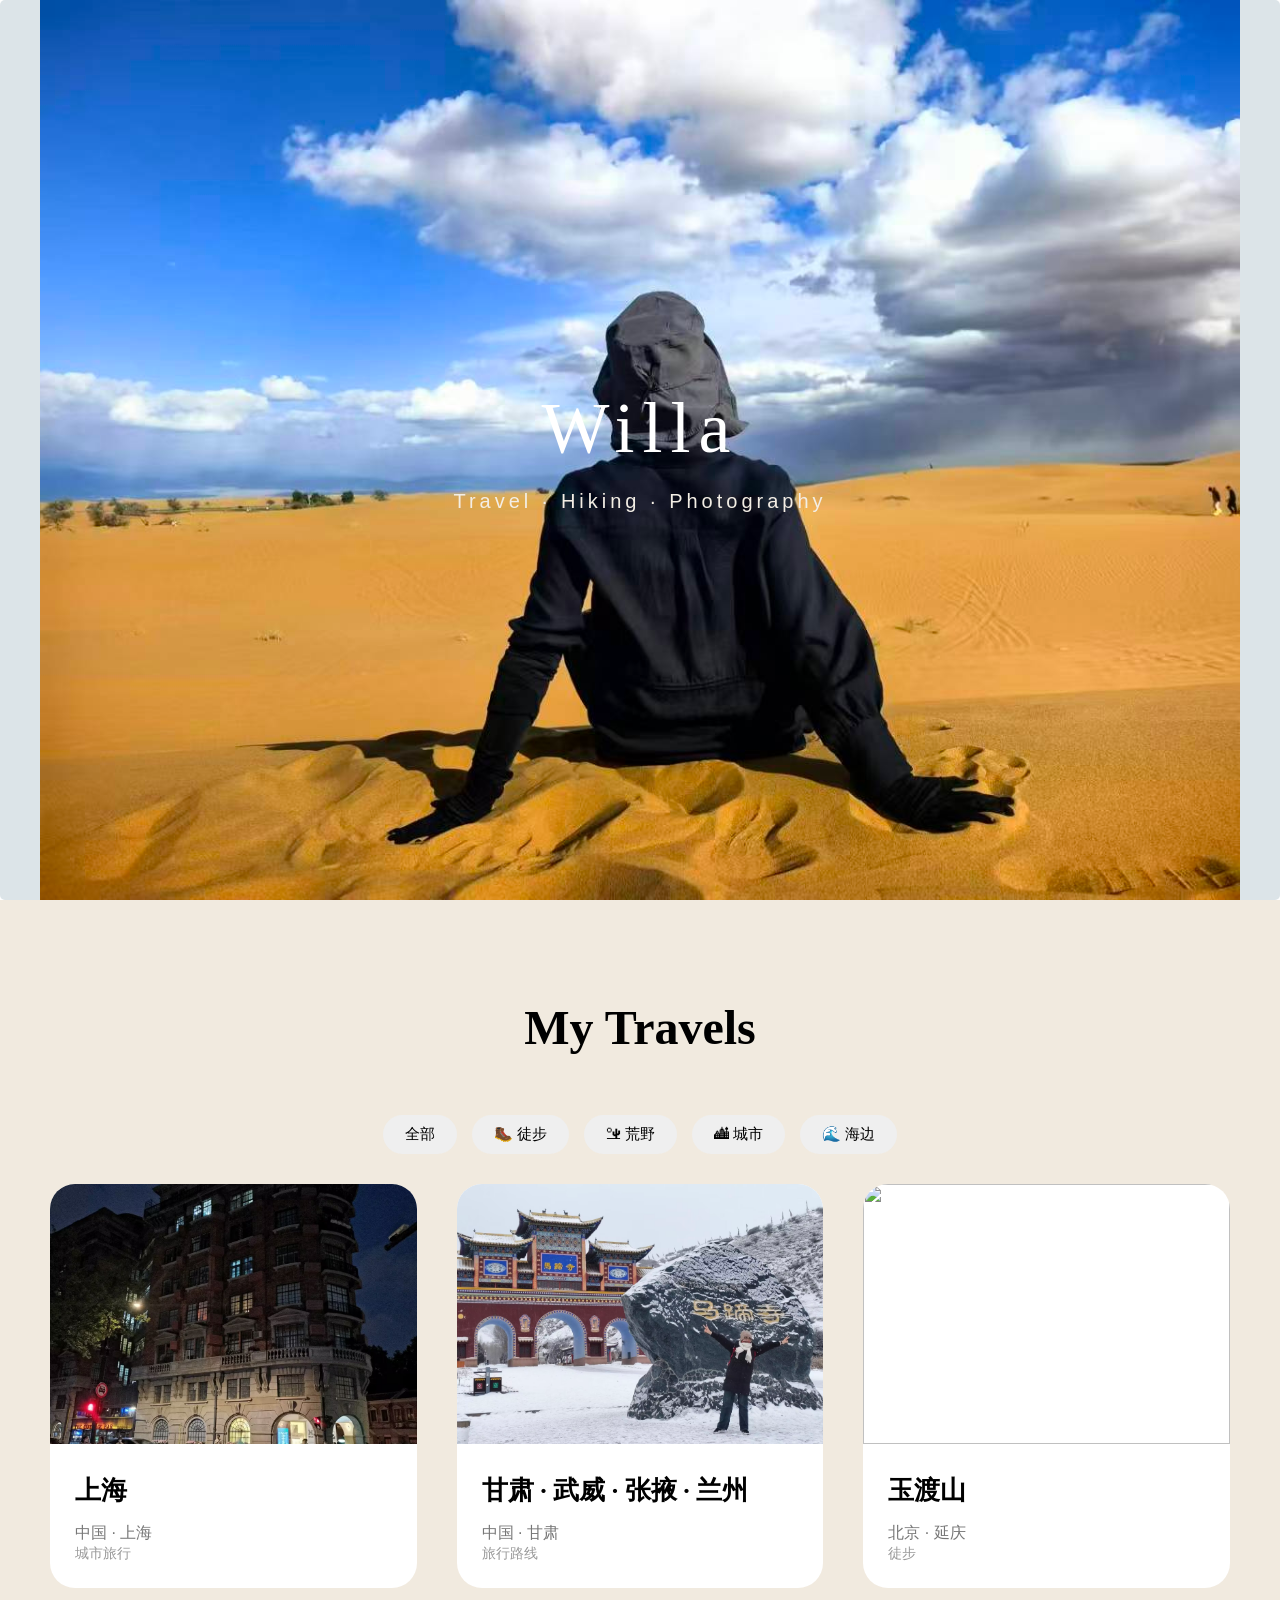
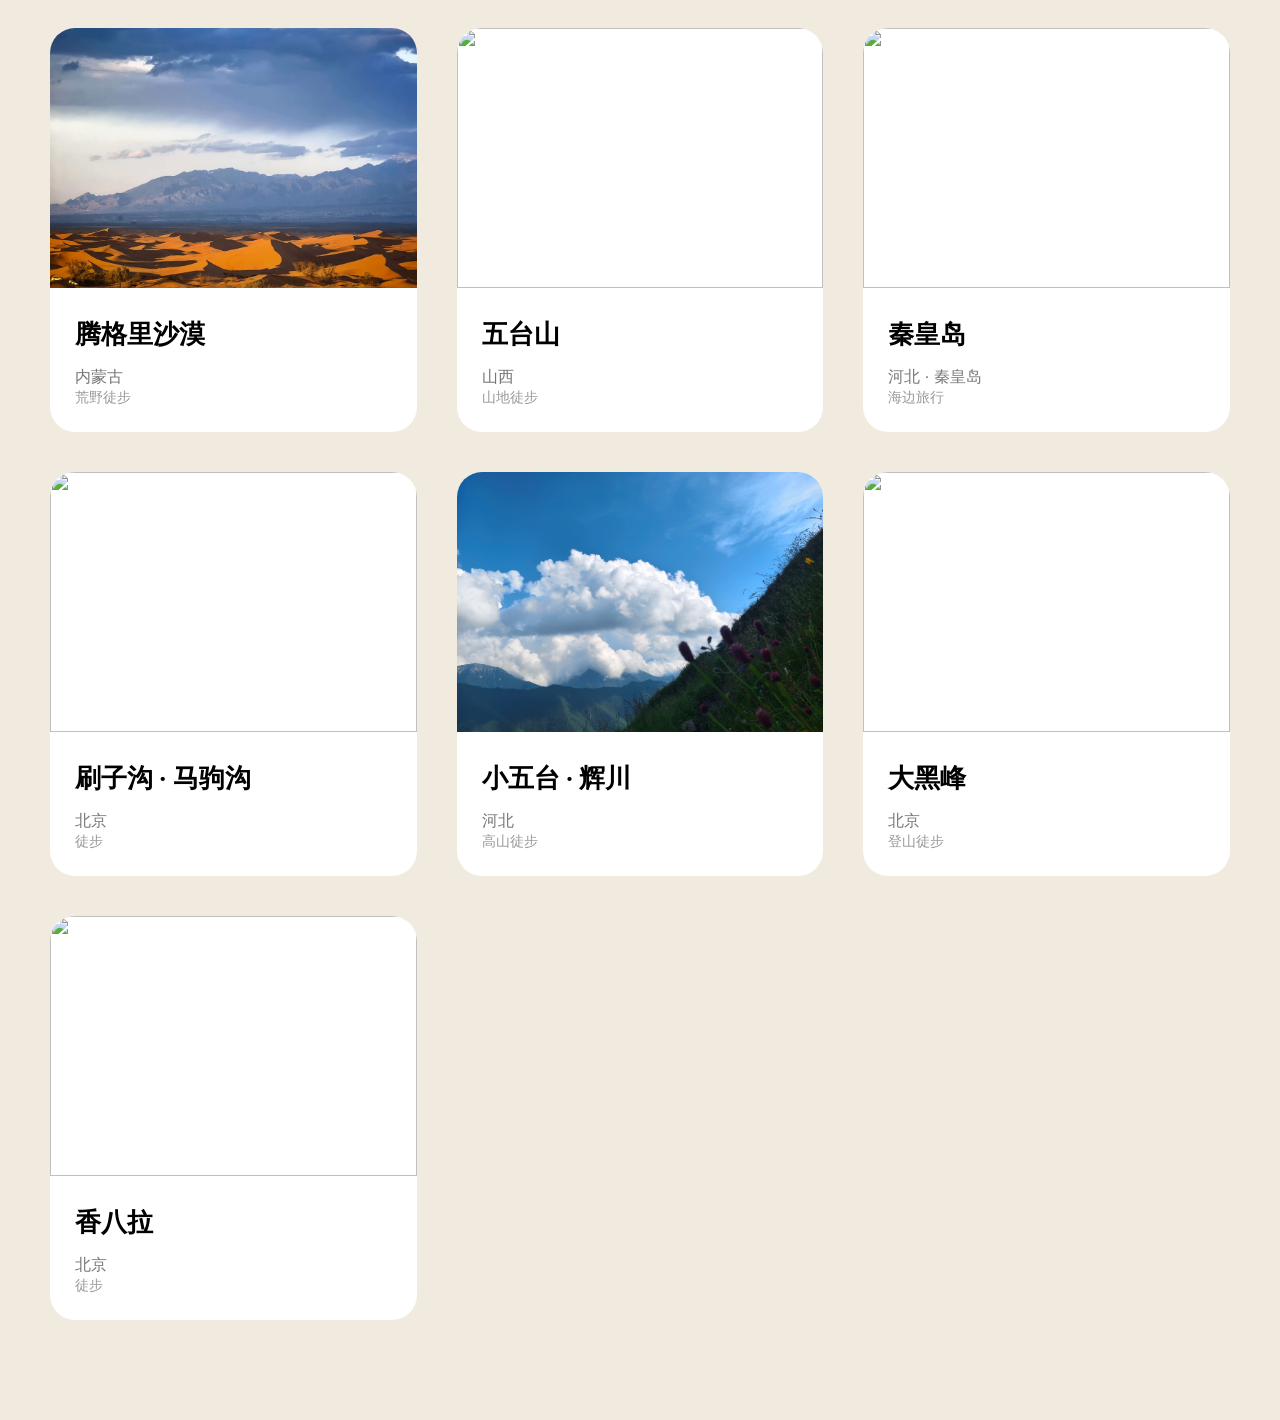
==== index.html @ 8bff8f93 "first version of travel journal" ====
<!DOCTYPE html>
<html lang="zh-CN">
<head>
    
    <meta charset="UTF-8">
    <meta name="viewport" content="width=device-width, initial-scale=1.0">
    <title>Willa Travel</title>
    <link rel="stylesheet" href="style.css">
</head>
<body>

    <section class="hero">

        <div class="hero-content">

            <h1 class="title">Willa</h1>

            <p class="subtitle">Travel · Hiking · Photography</p>

        </div>

    </section>
    <section class="travels">

    <h2>My Travels</h2>
    <div class="filters">

<button data-type="全部">
全部
</button>


<button data-type="徒步">
🥾 徒步
</button>


<button data-type="荒野徒步">
🏜 荒野
</button>


<button data-type="城市旅行">
🏙 城市
</button>


<button data-type="海边旅行">
🌊 海边
</button>


</div>

    <div id="travel-list" class="cards">

    </div>

</section>


<script src="script.js"></script>

</body>
</html>
---- style.css ----
/* 去掉浏览器默认边距 */
* {
    margin: 0;
    padding: 0;
    box-sizing: border-box;
}

/* 整个网页 */
body {
    font-family: Arial, sans-serif;
}

/* 首页 */
.hero {
    height: 100vh;
    background-image: url("images/cover.jpg");
    background-size: contain;
    background-position: center;
    display: flex;
    justify-content: center;
    align-items: center;
    background-repeat: no-repeat;
    background-color:#dce4e8;
    border-radius:5px;
}

/* 中间内容 */
.hero-content {
    text-align: center;
}

.hero-content h1 {

    font-size:72px;

    font-weight:300;

    letter-spacing:8px;

    color:#ffffff;

    font-family:"Georgia", serif;

}

.hero-content p {

    margin-top:20px;

    font-size:20px;

    letter-spacing:4px;

    color:#f3eee5;

    font-family:"Arial", sans-serif;

}
.title{

    animation:fadeIn 2s ease;

}


.subtitle{

    animation:fadeIn 3s ease;

}



@keyframes fadeIn{


    from{

        opacity:0;

        transform:translateY(30px);

    }


    to{

        opacity:1;

        transform:translateY(0);

    }


}
.travels{

    padding:100px 50px;

    background:#f1eadf;

    text-align:center;

}



.travels h2{

    font-size:48px;

    font-family:Georgia,serif;

    margin-bottom:60px;

}



.cards{


    display:grid;

    grid-template-columns:
    repeat(auto-fit,minmax(280px,1fr));


    gap:40px;

}



.card{

    background:white;

    border-radius:25px;

    overflow:hidden;

    transition:0.4s;

    text-align:left;

}



.card:hover{

    transform:translateY(-12px);

}



.card img{

    width:100%;

    height:260px;

    object-fit:cover;

}



.card-content{

    padding:25px;

}



.card h3{

    font-size:26px;

    font-family:Georgia,serif;

    margin-bottom:15px;

}



.card p{

    color:#777;

}



.card span{

    font-size:14px;

    color:#999;

}



.description{

    margin-top:15px;

    line-height:1.6;

    color:#555;

}
.travel-link{

    text-decoration:none;

    color:inherit;

}
.card a{

    text-decoration:none;

}
.card h3,
.card p,
.card span{

    text-decoration:none;

}
#cover{

    width:55%;

    max-width:800px;

    height:450px;

    object-fit:cover;

    border-radius:30px;

    margin:40px auto;

    display:block;

}
.cover-img{

    cursor:pointer;

    transition:0.3s;

}


.cover-img:hover{

    transform:scale(1.02);

}
.detail h1{

    font-family:Georgia,serif;

    font-size:48px;

    margin-top:50px;

    letter-spacing:2px;

}
.detail{

    padding:80px 40px;

    max-width:1200px;

    margin:auto;

}
.detail h1{

    margin-bottom:15px;

}


#location{

    margin-bottom:25px;

}
.info{

    margin-bottom:35px;

}
.cover-img{

    margin-bottom:35px;

}
#description{

    margin-bottom:30px;

}
.detail h2{

    margin-bottom:25px;

}
.gallery{


display:grid;


grid-template-columns:
repeat(3,1fr);


gap:25px;


margin-top:50px;


}



.gallery-img{


width:100%;


height:260px;


object-fit:cover;


border-radius:20px;


cursor:pointer;


transition:0.3s;


}



.gallery-img:hover{


transform:scale(1.03);


}
.lightbox{

    display:none;

    position:fixed;

    top:0;

    left:0;

    width:100%;

    height:100%;

    background:rgba(0,0,0,0.8);

    justify-content:center;

    align-items:center;

    z-index:999;

}



.lightbox img{

    max-width:85%;

    max-height:85%;

    border-radius:20px;

}



.close{

    position:absolute;

    top:40px;

    right:60px;

    color:white;

    font-size:50px;

    cursor:pointer;

}
.info{

    display:flex;

    justify-content:center;

    flex-wrap:wrap;

    gap:15px;

    margin:25px auto;

}


.info p{

    background:#f5f3ef;

    padding:8px 18px;

    border-radius:20px;

    font-size:15px;

    color:#555;

}
@media(max-width:768px){


.detail{

    padding:40px 20px;

}


.detail h1{

    font-size:36px;

}



.info{

    gap:10px;

}



.info p{

    font-size:14px;

    padding:6px 12px;

}



.cover-img{

    width:100%;

    height:auto;

}



.gallery{

    grid-template-columns:repeat(2,1fr);

    gap:15px;

}



.gallery-img{

    height:180px;

}


}
.filters{

    display:flex;

    justify-content:center;

    gap:15px;

    margin:30px 0;

    flex-wrap:wrap;

}


.filters button{

    border:none;

    padding:10px 22px;

    border-radius:25px;

    cursor:pointer;

    font-size:15px;

}


.filters button:hover{

    transform:translateY(-2px);

}
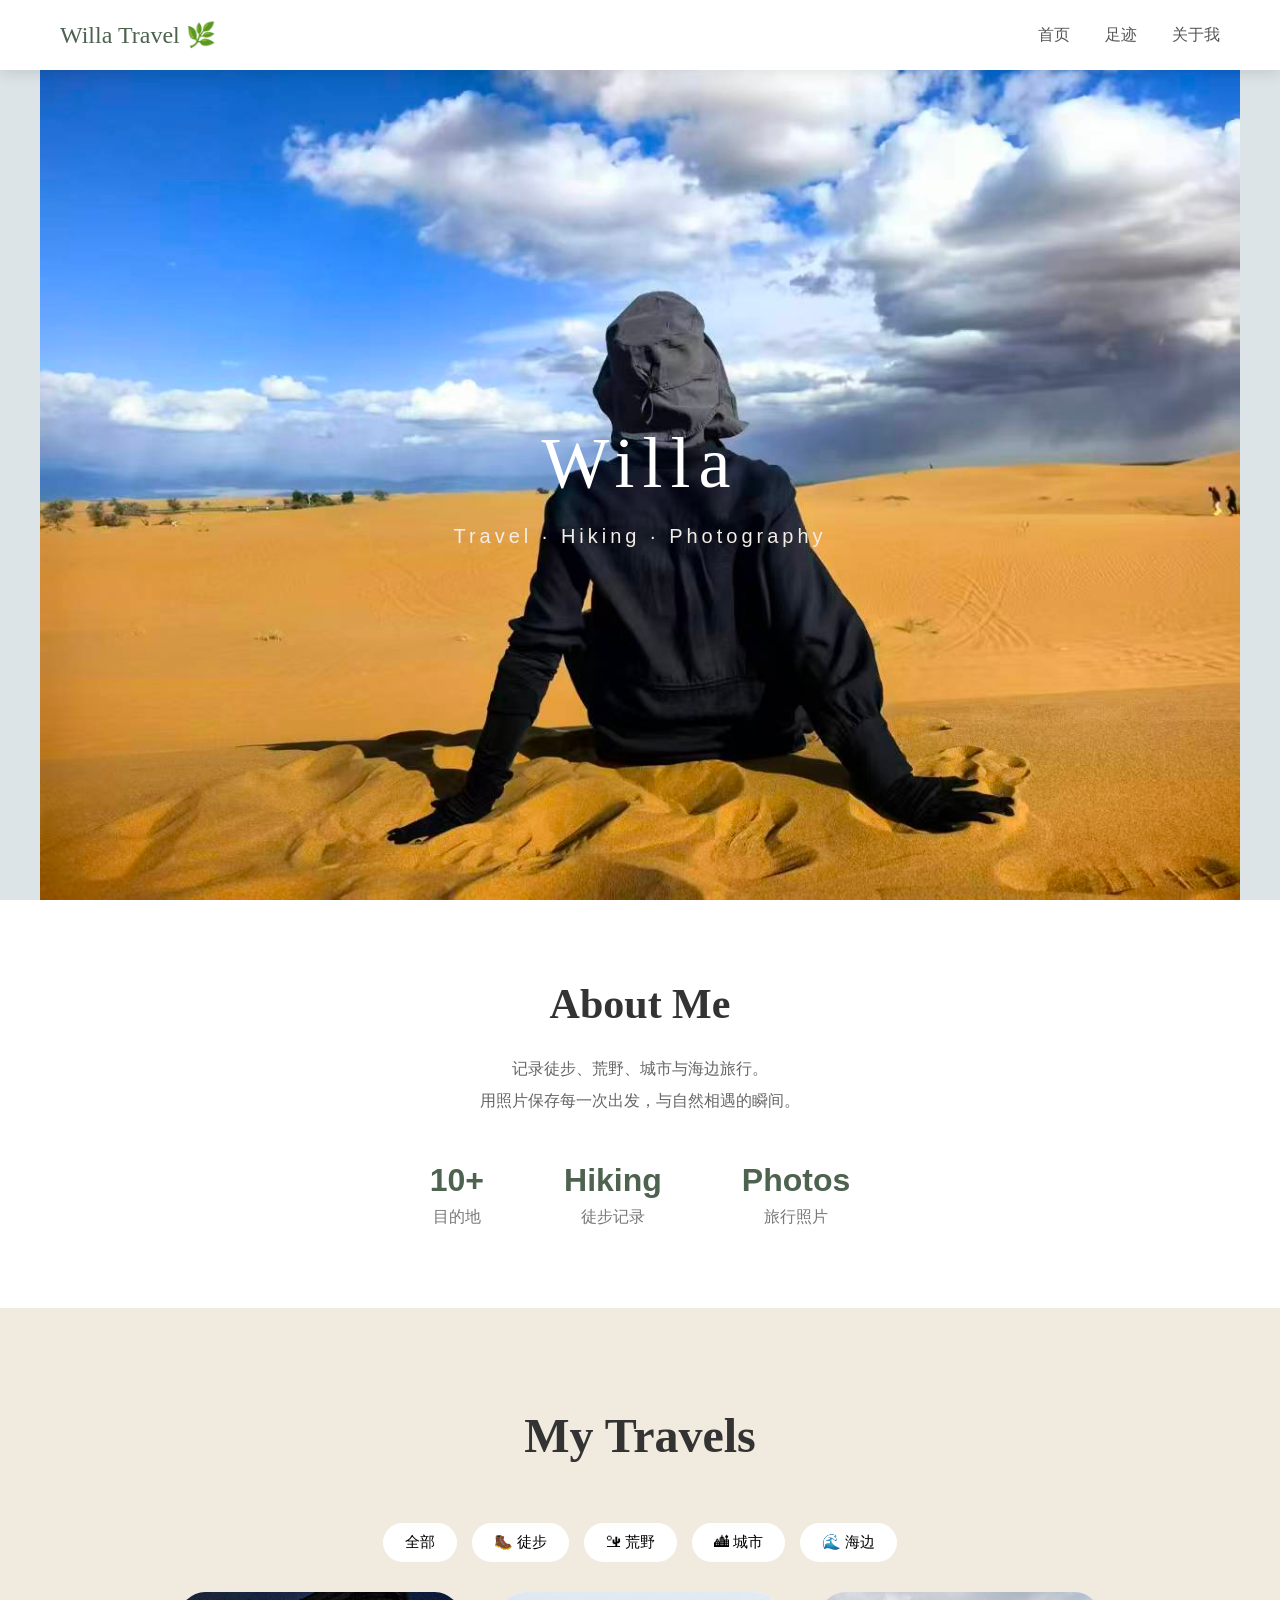
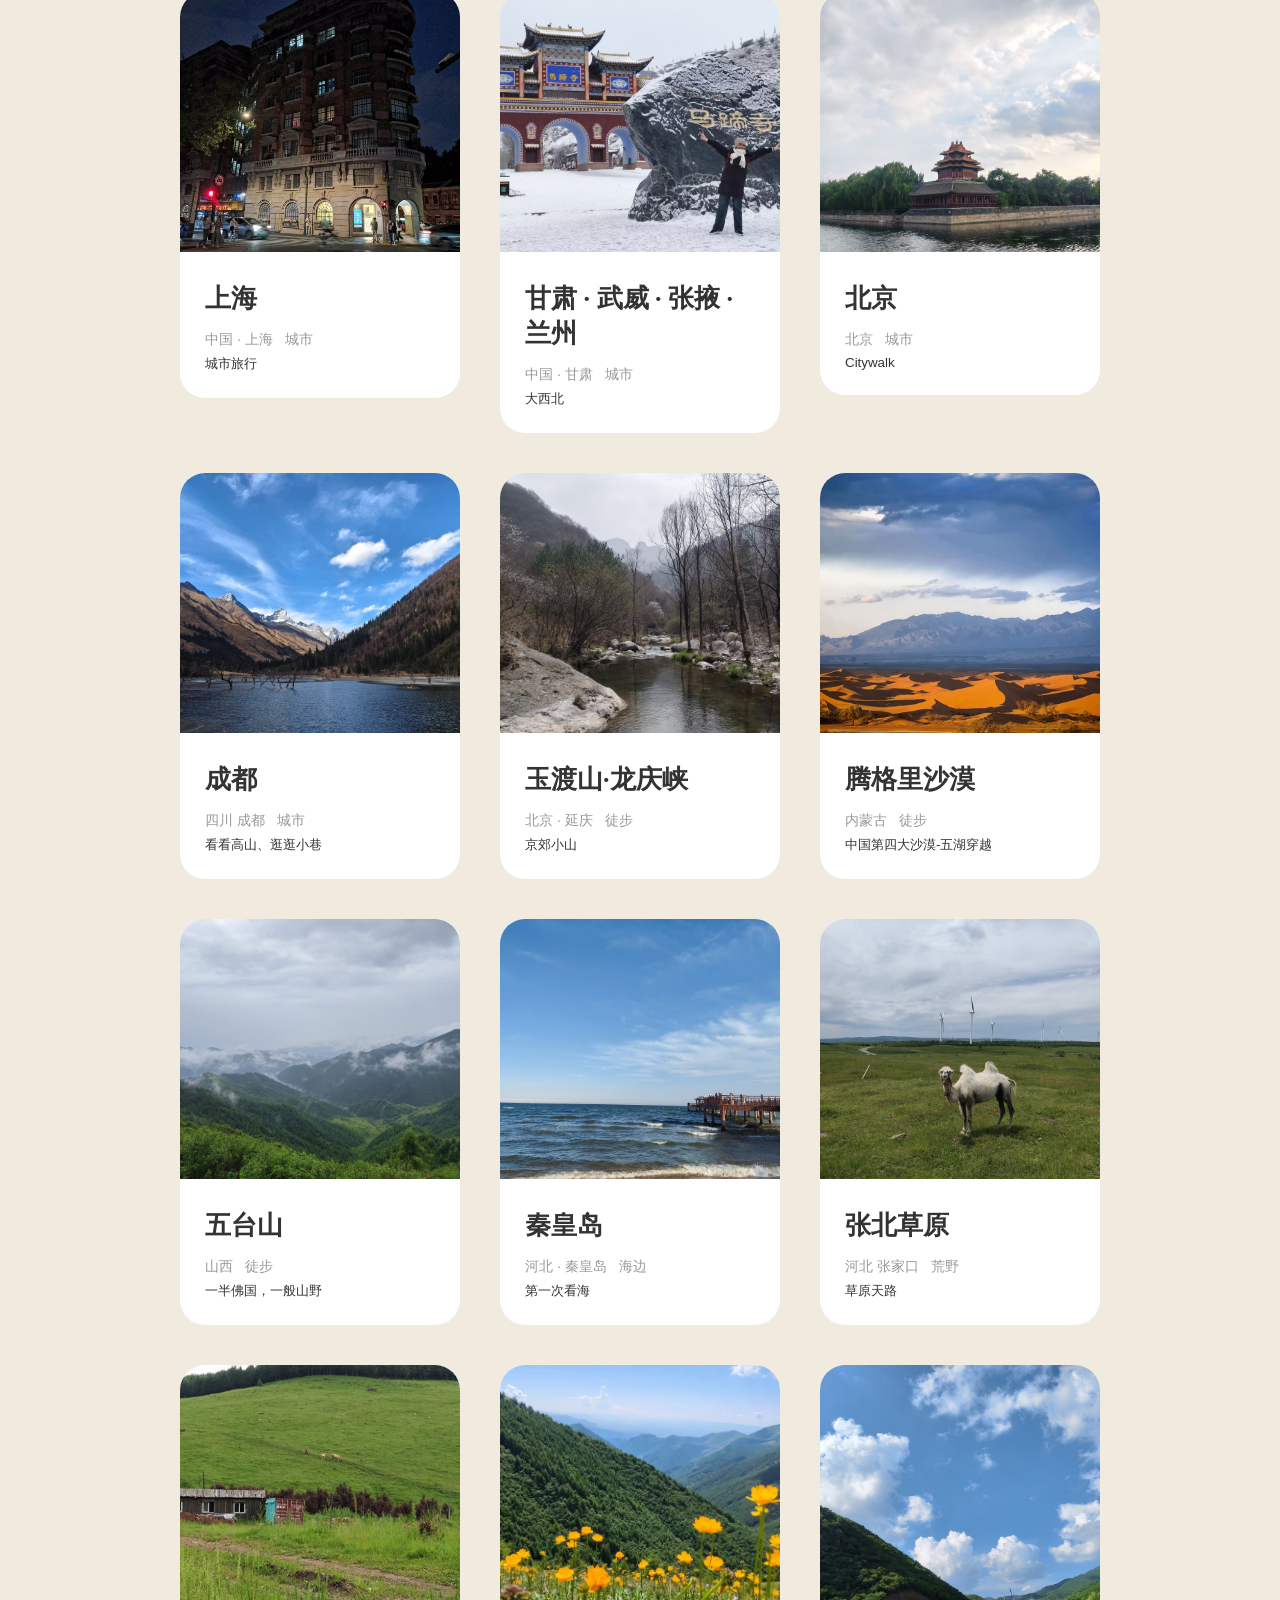
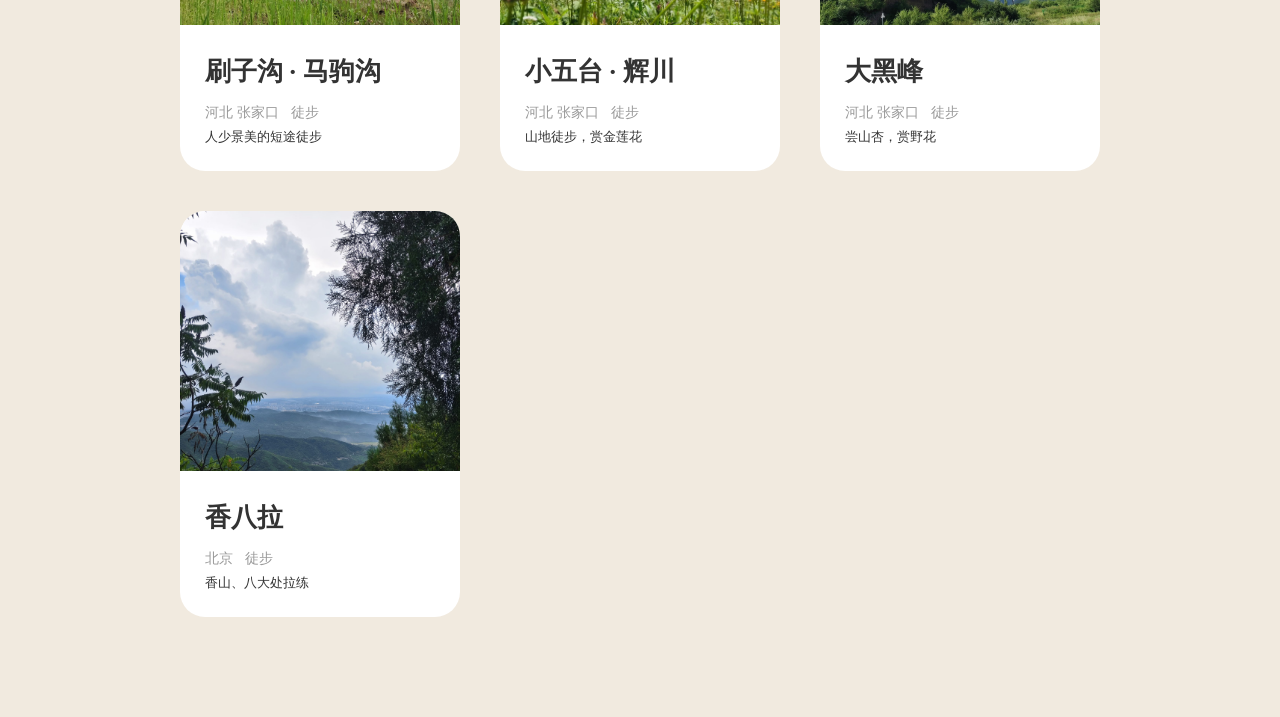
==== commit ca8a9728: "update travel website" ====
--- a/index.html
+++ b/index.html
@@ -1,65 +1,232 @@
 <!DOCTYPE html>
 <html lang="zh-CN">
+
 <head>
-    
-    <meta charset="UTF-8">
-    <meta name="viewport" content="width=device-width, initial-scale=1.0">
-    <title>Willa Travel</title>
-    <link rel="stylesheet" href="style.css">
+
+<meta charset="UTF-8">
+
+<meta name="viewport" content="width=device-width, initial-scale=1.0">
+
+<title>Willa Travel</title>
+
+<link rel="stylesheet" href="style.css">
+
 </head>
+
+
 <body>
 
-    <section class="hero">
-
-        <div class="hero-content">
-
-            <h1 class="title">Willa</h1>
-
-            <p class="subtitle">Travel · Hiking · Photography</p>
-
-        </div>
-
-    </section>
-    <section class="travels">
-
-    <h2>My Travels</h2>
-    <div class="filters">
+
+<!-- 顶部导航 -->
+
+<header class="navbar" id="navbar">
+
+
+    <div class="nav-logo">
+        Willa Travel 🌿
+    </div>
+
+
+    <nav>
+
+        <a href="index.html">
+            首页
+        </a>
+
+
+        <a href="#travels">
+            足迹
+        </a>
+
+
+        <a href="#about">
+            关于我
+        </a>
+
+
+    </nav>
+
+
+</header>
+
+
+
+
+
+<!-- 首页封面 -->
+
+
+<section class="hero">
+
+
+    <div class="hero-content">
+
+
+        <h1 class="title">
+            Willa
+        </h1>
+
+
+        <p class="subtitle">
+            Travel · Hiking · Photography
+        </p>
+
+
+    </div>
+
+
+</section>
+
+
+
+
+
+<!-- 关于我 -->
+
+
+<section id="about" class="about">
+
+
+<h2>
+About Me
+</h2>
+
+
+<p>
+
+记录徒步、荒野、城市与海边旅行。<br>
+
+用照片保存每一次出发，与自然相遇的瞬间。
+
+</p>
+
+
+
+<div class="about-stats">
+
+
+<div>
+
+<strong>
+10+
+</strong>
+
+<span>
+目的地
+</span>
+
+</div>
+
+
+
+<div>
+
+<strong>
+Hiking
+</strong>
+
+<span>
+徒步记录
+</span>
+
+</div>
+
+
+
+<div>
+
+<strong>
+Photos
+</strong>
+
+<span>
+旅行照片
+</span>
+
+</div>
+
+
+</div>
+
+
+</section>
+
+
+
+
+
+
+
+<!-- 旅行区域 -->
+
+
+<section id="travels" class="travels">
+
+
+<h2>
+My Travels
+</h2>
+
+
+
+
+
+<div class="filters">
+
 
 <button data-type="全部">
 全部
 </button>
 
 
+
 <button data-type="徒步">
 🥾 徒步
 </button>
 
 
-<button data-type="荒野徒步">
+
+<button data-type="荒野">
 🏜 荒野
 </button>
 
 
-<button data-type="城市旅行">
+
+<button data-type="城市">
 🏙 城市
 </button>
 
 
-<button data-type="海边旅行">
+
+<button data-type="海边">
 🌊 海边
 </button>
 
 
-</div>
-
-    <div id="travel-list" class="cards">
-
-    </div>
+
+</div>
+
+
+
+
+
+<div id="travel-list" class="cards">
+
+
+</div>
+
+
+
 
 </section>
 
 
+
+
+
 <script src="script.js"></script>
 
+
 </body>
-</html>
+
+</html>
--- a/style.css
+++ b/style.css
@@ -1,551 +1,1124 @@
-/* 去掉浏览器默认边距 */
+/* =========================
+   全局
+========================= */
+
 * {
-    margin: 0;
-    padding: 0;
-    box-sizing: border-box;
-}
-
-/* 整个网页 */
+
+    margin:0;
+
+    padding:0;
+
+    box-sizing:border-box;
+
+}
+
+
 body {
-    font-family: Arial, sans-serif;
-}
-
-/* 首页 */
+
+    font-family:
+    Arial,
+    "Microsoft YaHei",
+    sans-serif;
+
+    color:#333;
+
+}
+
+
+
+a {
+
+    text-decoration:none;
+
+    color:inherit;
+
+}
+
+
+
+
+
+/* =========================
+   顶部导航
+========================= */
+
+.navbar {
+
+
+    height:70px;
+
+    display:flex;
+
+    justify-content:space-between;
+
+    align-items:center;
+
+    padding:0 60px;
+
+
+    position:fixed;
+
+    top:0;
+
+    left:0;
+
+    width:100%;
+
+
+    z-index:1000;
+
+
+    background:white;
+
+
+    box-shadow:
+
+    0 3px 15px rgba(0,0,0,0.12);
+
+
+}
+
+
+
+.nav-logo {
+
+
+    font-family:Georgia,serif;
+
+    font-size:24px;
+
+    color:#4d6350;
+
+
+}
+
+
+
+.navbar nav {
+
+
+    display:flex;
+
+    gap:35px;
+
+
+}
+
+
+
+.navbar nav a {
+
+
+    color:#555;
+
+    font-size:16px;
+
+
+}
+
+
+.navbar nav a:hover {
+
+
+    color:#4d6350;
+
+
+}
+
+
+
+
+/* =========================
+   首页 Hero
+========================= */
+
+
 .hero {
-    height: 100vh;
-    background-image: url("images/cover.jpg");
-    background-size: contain;
-    background-position: center;
+
+
+    height:100vh;
+
+
+    background-image:
+
+    url("images/cover.jpg");
+
+
+    background-size:contain;
+
+
+    background-position:center;
+
+
+    display:flex;
+
+
+    justify-content:center;
+
+
+    align-items:center;
+
+
+    background-repeat:no-repeat;
+
+
+    background-color:#dce4e8;
+
+
+}
+
+.hero {
+
+    padding-top:70px;
+
+}
+
+.hero-content {
+
+
+    text-align:center;
+
+}
+
+
+
+.hero-content h1 {
+
+
+    font-size:72px;
+
+
+    font-weight:300;
+
+
+    letter-spacing:8px;
+
+
+    color:white;
+
+
+    font-family:Georgia,serif;
+
+}
+
+
+
+.hero-content p {
+
+
+    margin-top:20px;
+
+
+    font-size:20px;
+
+
+    letter-spacing:4px;
+
+
+    color:#f3eee5;
+
+}
+
+
+
+
+.title {
+
+
+    animation:fadeIn 2s ease;
+
+}
+
+
+
+.subtitle {
+
+
+    animation:fadeIn 3s ease;
+
+}
+
+
+
+
+
+@keyframes fadeIn {
+
+
+from {
+
+
+opacity:0;
+
+transform:translateY(30px);
+
+
+}
+
+
+
+to {
+
+
+opacity:1;
+
+transform:translateY(0);
+
+
+}
+
+
+}
+
+
+
+
+
+/* =========================
+   About
+========================= */
+
+
+.about {
+
+
+    padding:80px 30px;
+
+
+    text-align:center;
+
+
+    background:white;
+
+
+}
+
+
+
+.about h2 {
+
+
+    font-size:42px;
+
+
+    font-family:Georgia,serif;
+
+
+    margin-bottom:25px;
+
+
+}
+
+
+
+.about p {
+
+
+    line-height:2;
+
+
+    color:#666;
+
+
+}
+
+
+
+
+
+.about-stats {
+
+
+    display:flex;
+
+
+    justify-content:center;
+
+
+    gap:80px;
+
+
+    margin-top:45px;
+
+
+}
+
+
+
+.about-stats div {
+
+
+    display:flex;
+
+
+    flex-direction:column;
+
+
+}
+
+
+
+.about-stats strong {
+
+
+    font-size:32px;
+
+
+    color:#4d6350;
+
+
+}
+
+
+
+.about-stats span {
+
+
+    margin-top:8px;
+
+
+    color:#777;
+
+
+}
+
+
+
+
+
+
+
+/* =========================
+   My Travels
+========================= */
+
+
+.travels {
+
+
+    padding:100px 50px;
+
+
+    background:#f1eadf;
+
+
+    text-align:center;
+
+
+}
+
+
+
+.travels h2 {
+
+
+    font-size:48px;
+
+
+    font-family:Georgia,serif;
+
+
+    margin-bottom:60px;
+
+
+}
+
+
+
+
+
+
+/* 筛选按钮 */
+
+
+.filters {
+
+
+    display:flex;
+
+
+    justify-content:center;
+
+
+    gap:15px;
+
+
+    margin:30px 0;
+
+
+    flex-wrap:wrap;
+
+
+}
+
+
+
+.filters button {
+
+
+    border:none;
+
+
+    padding:10px 22px;
+
+
+    border-radius:25px;
+
+
+    cursor:pointer;
+
+
+    font-size:15px;
+
+
+    background:white;
+
+
+}
+
+
+
+.filters button:hover {
+
+
+    transform:translateY(-2px);
+
+
+}
+
+
+
+
+
+
+/* =========================
+   卡片区域（重点修改）
+========================= */
+
+
+.cards {
+
+
+    display:grid;
+
+
+    grid-template-columns:
+
+
+    repeat(auto-fill,280px);
+
+
+    gap:40px;
+
+
+    justify-content:center;
+
+
+}
+
+
+
+
+.card {
+
+
+    width:280px;
+
+
+    background:white;
+
+
+    border-radius:25px;
+
+
+    overflow:hidden;
+
+
+    transition:0.4s;
+
+
+    text-align:left;
+
+
+}
+
+
+
+.card:hover {
+
+
+    transform:translateY(-12px);
+
+
+}
+
+
+
+
+.card img {
+
+
+    width:100%;
+
+
+    height:260px;
+
+
+    object-fit:cover;
+
+
+}
+
+
+
+.card-content {
+
+
+    padding:25px;
+
+
+}
+
+
+
+.card h3 {
+
+
+    font-size:26px;
+
+
+    font-family:Georgia,serif;
+
+
+    margin-bottom:15px;
+
+
+}
+
+
+
+.card p {
+
+
+    color:#777;
+
+
+}
+
+
+
+.card span {
+
+
+    font-size:14px;
+
+
+    color:#999;
+
+
+}
+
+
+
+
+
+.travel-link {
+
+
+    text-decoration:none;
+
+
+    color:inherit;
+
+
+}
+
+
+
+
+
+
+
+/* =========================
+   详情页
+========================= */
+
+
+.detail {
+
+
+    padding:80px 40px;
+
+
+    max-width:1200px;
+
+
+    margin:auto;
+
+
+}
+
+
+
+.back-btn {
+
+
+    display:inline-block;
+
+
+    margin-bottom:30px;
+
+
+    color:#4d6350;
+
+
+    font-size:16px;
+
+
+}
+
+
+
+
+
+.detail h1 {
+
+
+    font-family:Georgia,serif;
+
+
+    font-size:48px;
+
+
+    margin-bottom:15px;
+
+
+}
+
+
+
+
+#location {
+
+
+    margin-bottom:25px;
+
+
+}
+
+
+
+.info {
+
+
+    display:flex;
+
+
+    justify-content:center;
+
+
+    flex-wrap:wrap;
+
+
+    gap:15px;
+
+
+    margin:25px auto;
+
+
+}
+
+
+
+.info p {
+
+
+    background:#f5f3ef;
+
+
+    padding:8px 18px;
+
+
+    border-radius:20px;
+
+
+    font-size:15px;
+
+
+    color:#555;
+
+
+}
+
+
+
+#cover {
+
+
+    width:55%;
+
+
+    max-width:800px;
+
+
+    height:450px;
+
+
+    object-fit:cover;
+
+
+    border-radius:30px;
+
+
+    margin:40px auto;
+
+
+    display:block;
+
+
+}
+
+
+
+.cover-img {
+
+
+    cursor:pointer;
+
+
+}
+
+
+
+#description {
+
+
+    margin-bottom:30px;
+
+
+    line-height:1.8;
+
+
+}
+
+
+
+.detail h2 {
+
+
+    margin-bottom:25px;
+
+
+}
+
+
+
+
+
+
+
+/* =========================
+   图片墙
+========================= */
+
+
+.gallery {
+
+
+    display:grid;
+
+
+    grid-template-columns:
+
+
+    repeat(3,1fr);
+
+
+    gap:25px;
+
+
+    margin-top:50px;
+
+
+}
+
+
+
+.gallery-img {
+
+
+    width:100%;
+
+
+    height:260px;
+
+
+    object-fit:cover;
+
+
+    border-radius:20px;
+
+
+    cursor:pointer;
+
+
+    transition:.3s;
+
+
+}
+
+
+
+.gallery-img:hover {
+
+
+    transform:scale(1.03);
+
+
+}
+
+
+
+
+
+
+/* =========================
+   放大图片
+========================= */
+
+
+.lightbox {
+
+
+    display:none;
+
+
+    position:fixed;
+
+
+    top:0;
+
+
+    left:0;
+
+
+    width:100%;
+
+
+    height:100%;
+
+
+    background:rgba(0,0,0,.8);
+
+
+    justify-content:center;
+
+
+    align-items:center;
+
+
+    z-index:999;
+
+
+}
+
+
+
+.lightbox img {
+
+
+    max-width:85%;
+
+
+    max-height:85%;
+
+
+    border-radius:20px;
+
+
+}
+
+
+
+.close {
+
+
+    position:absolute;
+
+
+    top:40px;
+
+
+    right:60px;
+
+
+    color:white;
+
+
+    font-size:50px;
+
+
+    cursor:pointer;
+
+
+}
+
+
+
+
+
+/* =========================
+   手机适配
+========================= */
+
+
+@media(max-width:768px){
+
+
+.navbar {
+
+
+    padding:0 20px;
+
+
+}
+
+
+
+.nav-logo {
+
+
+    font-size:18px;
+
+
+}
+
+
+
+.navbar nav {
+
+
+    gap:15px;
+
+
+}
+
+
+
+.hero {
+
+
+    height:70vh;
+
+
+}
+
+
+
+.hero-content h1 {
+
+
+    font-size:45px;
+
+
+}
+
+
+
+.about-stats {
+
+
+    gap:30px;
+
+
+}
+
+
+
+.cards {
+
+
+    grid-template-columns:280px;
+
+
+}
+
+
+
+.travels {
+
+
+    padding:60px 20px;
+
+
+}
+
+
+
+.detail {
+
+
+    padding:40px 20px;
+
+
+}
+
+
+
+#cover {
+
+
+    width:100%;
+
+
+    height:auto;
+
+
+}
+
+
+
+.gallery {
+
+
+    grid-template-columns:repeat(2,1fr);
+
+
+}
+
+
+
+.gallery-img {
+
+
+    height:180px;
+
+
+}
+
+
+}
+/* ================================
+   首页旅行卡片信息
+   ================================ */
+
+.card-meta {
     display: flex;
-    justify-content: center;
     align-items: center;
-    background-repeat: no-repeat;
-    background-color:#dce4e8;
-    border-radius:5px;
-}
-
-/* 中间内容 */
-.hero-content {
-    text-align: center;
-}
-
-.hero-content h1 {
-
-    font-size:72px;
-
-    font-weight:300;
-
-    letter-spacing:8px;
-
-    color:#ffffff;
-
-    font-family:"Georgia", serif;
-
-}
-
-.hero-content p {
-
-    margin-top:20px;
-
-    font-size:20px;
-
-    letter-spacing:4px;
-
-    color:#f3eee5;
-
-    font-family:"Arial", sans-serif;
-
-}
-.title{
-
-    animation:fadeIn 2s ease;
-
-}
-
-
-.subtitle{
-
-    animation:fadeIn 3s ease;
-
-}
-
-
-
-@keyframes fadeIn{
-
-
-    from{
-
-        opacity:0;
-
-        transform:translateY(30px);
-
-    }
-
-
-    to{
-
-        opacity:1;
-
-        transform:translateY(0);
-
-    }
-
-
-}
-.travels{
-
-    padding:100px 50px;
-
-    background:#f1eadf;
-
-    text-align:center;
-
-}
-
-
-
-.travels h2{
-
-    font-size:48px;
-
-    font-family:Georgia,serif;
-
-    margin-bottom:60px;
-
-}
-
-
-
-.cards{
-
-
-    display:grid;
-
-    grid-template-columns:
-    repeat(auto-fit,minmax(280px,1fr));
-
-
-    gap:40px;
-
-}
-
-
-
-.card{
-
-    background:white;
-
-    border-radius:25px;
-
-    overflow:hidden;
-
-    transition:0.4s;
-
-    text-align:left;
-
-}
-
-
-
-.card:hover{
-
-    transform:translateY(-12px);
-
-}
-
-
-
-.card img{
-
-    width:100%;
-
-    height:260px;
-
-    object-fit:cover;
-
-}
-
-
-
-.card-content{
-
-    padding:25px;
-
-}
-
-
-
-.card h3{
-
-    font-size:26px;
-
-    font-family:Georgia,serif;
-
-    margin-bottom:15px;
-
-}
-
-
-
-.card p{
-
-    color:#777;
-
-}
-
-
-
-.card span{
-
-    font-size:14px;
-
-    color:#999;
-
-}
-
-
-
-.description{
-
-    margin-top:15px;
-
-    line-height:1.6;
-
-    color:#555;
-
-}
-.travel-link{
-
-    text-decoration:none;
-
-    color:inherit;
-
-}
-.card a{
-
-    text-decoration:none;
-
-}
-.card h3,
-.card p,
-.card span{
-
-    text-decoration:none;
-
-}
-#cover{
-
-    width:55%;
-
-    max-width:800px;
-
-    height:450px;
-
-    object-fit:cover;
-
-    border-radius:30px;
-
-    margin:40px auto;
-
-    display:block;
-
-}
-.cover-img{
-
-    cursor:pointer;
-
-    transition:0.3s;
-
-}
-
-
-.cover-img:hover{
-
-    transform:scale(1.02);
-
-}
-.detail h1{
-
-    font-family:Georgia,serif;
-
-    font-size:48px;
-
-    margin-top:50px;
-
-    letter-spacing:2px;
-
-}
-.detail{
-
-    padding:80px 40px;
-
-    max-width:1200px;
-
-    margin:auto;
-
-}
-.detail h1{
-
-    margin-bottom:15px;
-
-}
-
-
-#location{
-
-    margin-bottom:25px;
-
-}
-.info{
-
-    margin-bottom:35px;
-
-}
-.cover-img{
-
-    margin-bottom:35px;
-
-}
-#description{
-
-    margin-bottom:30px;
-
-}
-.detail h2{
-
-    margin-bottom:25px;
-
-}
-.gallery{
-
-
-display:grid;
-
-
-grid-template-columns:
-repeat(3,1fr);
-
-
-gap:25px;
-
-
-margin-top:50px;
-
-
-}
-
-
-
-.gallery-img{
-
-
-width:100%;
-
-
-height:260px;
-
-
-object-fit:cover;
-
-
-border-radius:20px;
-
-
-cursor:pointer;
-
-
-transition:0.3s;
-
-
-}
-
-
-
-.gallery-img:hover{
-
-
-transform:scale(1.03);
-
-
-}
-.lightbox{
-
-    display:none;
-
-    position:fixed;
-
-    top:0;
-
-    left:0;
-
-    width:100%;
-
-    height:100%;
-
-    background:rgba(0,0,0,0.8);
-
-    justify-content:center;
-
-    align-items:center;
-
-    z-index:999;
-
-}
-
-
-
-.lightbox img{
-
-    max-width:85%;
-
-    max-height:85%;
-
-    border-radius:20px;
-
-}
-
-
-
-.close{
-
-    position:absolute;
-
-    top:40px;
-
-    right:60px;
-
-    color:white;
-
-    font-size:50px;
-
-    cursor:pointer;
-
-}
-.info{
-
-    display:flex;
-
-    justify-content:center;
-
-    flex-wrap:wrap;
-
-    gap:15px;
-
-    margin:25px auto;
-
-}
-
-
-.info p{
-
-    background:#f5f3ef;
-
-    padding:8px 18px;
-
-    border-radius:20px;
-
-    font-size:15px;
-
-    color:#555;
-
-}
-@media(max-width:768px){
-
-
-.detail{
-
-    padding:40px 20px;
-
-}
-
-
-.detail h1{
-
-    font-size:36px;
-
-}
-
-
-
-.info{
-
-    gap:10px;
-
-}
-
-
-
-.info p{
-
-    font-size:14px;
-
-    padding:6px 12px;
-
-}
-
-
-
-.cover-img{
-
-    width:100%;
-
-    height:auto;
-
-}
-
-
-
-.gallery{
-
-    grid-template-columns:repeat(2,1fr);
-
-    gap:15px;
-
-}
-
-
-
-.gallery-img{
-
-    height:180px;
-
-}
-
-
-}
-.filters{
-
-    display:flex;
-
-    justify-content:center;
-
-    gap:15px;
-
-    margin:30px 0;
-
-    flex-wrap:wrap;
-
-}
-
-
-.filters button{
-
-    border:none;
-
-    padding:10px 22px;
-
-    border-radius:25px;
-
-    cursor:pointer;
-
-    font-size:15px;
-
-}
-
-
-.filters button:hover{
-
-    transform:translateY(-2px);
-
+    gap: 12px;
+}
+
+
+/* 地点和分类 */
+
+.card-meta span {
+    display: inline-block;
+}
+
+
+/* 旅行特色 */
+
+.card-content small {
+    display: block;
+    margin-top: 6px;
 }
